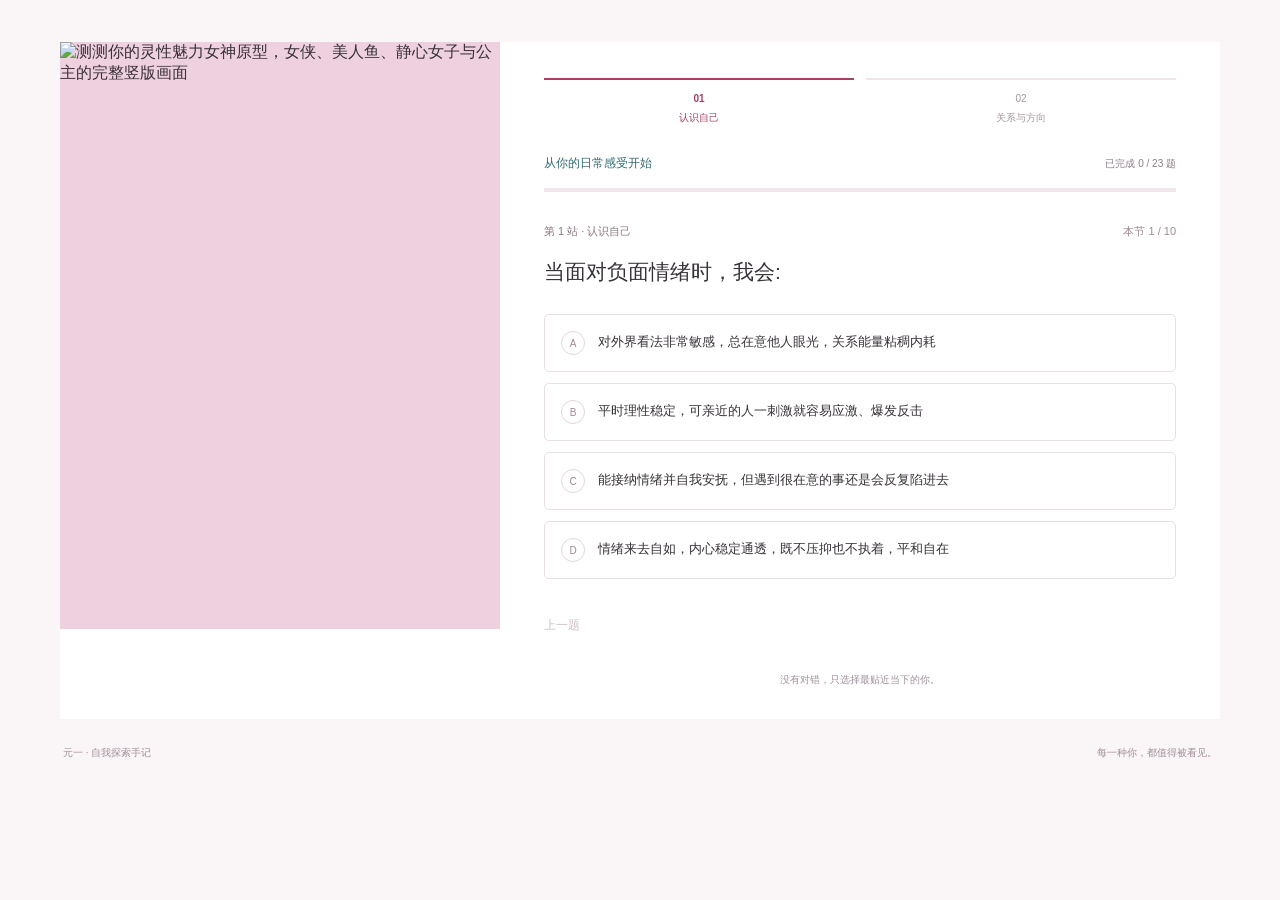
==== index.html @ 6858f92b "Publish assessment website" ====
<!doctype html>
<html lang="zh-CN">
  <head>
    <meta charset="UTF-8">
    <meta name="viewport" content="width=device-width, initial-scale=1">
    <meta name="theme-color" content="#faf5f7">
    <meta name="description" content="灵性魅力女神原型测评，遇见真实的自己。">
    <title>灵性魅力 · 女神原型测评 | 元一</title>
    <link rel="icon" href="./assets/avatar.jpg">
    <link rel="stylesheet" href="./styles.css">
    <script defer src="./questions.js"></script>
    <script defer src="./scoring.js"></script>
    <script defer src="./app.js"></script>
  </head>
  <body data-view="quiz" data-question="0">
    <h1 class="visually-hidden">灵性魅力女神原型测评</h1>
    <main class="experience">
      <aside class="artwork">
        <img src="./assets/poster-portrait.jpg" width="1280" height="1708"
          alt="测测你的灵性魅力女神原型，女侠、美人鱼、静心女子与公主的完整竖版画面">
      </aside>
      <section class="workspace" aria-label="测评">
        <div id="journey-header" class="journey-header">
          <nav aria-label="测评模块"><ol id="module-steps" class="module-steps"></ol></nav>
          <div class="progress-heading">
            <p id="module-caption" class="module-caption"></p>
            <span id="total-count" class="total-count"></span>
          </div>
          <div id="progress" class="progress-track" role="progressbar"
            aria-label="总答题进度" aria-valuemin="0" aria-valuemax="100" aria-valuenow="0">
            <div id="progress-fill" class="progress-fill"></div>
          </div>
        </div>
        <div id="quiz-view">
          <div class="section-heading">
            <p id="question-category" class="question-category"></p>
            <span id="question-count" class="question-count"></span>
          </div>
          <form id="quiz-form">
            <fieldset>
              <legend id="question-title" class="question-title" tabindex="-1"></legend>
              <div id="answer-options" class="answer-options"></div>
            </fieldset>
            <div class="quiz-actions">
              <button id="previous-button" type="button" class="text-button">上一题</button>
              <button id="next-button" type="submit" class="primary-button" disabled>下一题</button>
            </div>
          </form>
          <p class="question-footnote">没有对错，只选择最贴近当下的你。</p>
        </div>
        <section id="supplement-view" class="supplement-view" aria-labelledby="supplement-title" hidden>
          <p class="eyebrow">最后一步</p>
          <h2 id="supplement-title" tabindex="-1">留下你的微信号</h2>
          <p class="supplement-description">微信号为必填，其余信息可选填。内容仅保存在此设备，不会自动发送给元一。</p>
          <form id="supplement-form">
            <div id="required-fields"></div>
            <details class="optional-details">
              <summary>其他补充信息（选填）</summary>
              <div id="supplement-fields"></div>
            </details>
            <div class="supplement-actions">
              <button type="submit" class="primary-button">查看我的简报</button>
              <button id="supplement-back" type="button" class="text-button">返回上一题</button>
            </div>
          </form>
        </section>
        <article id="result-view" class="result-view" aria-labelledby="result-type" hidden>
          <header class="result-intro">
            <p class="result-label">你的类型是</p>
            <h1 id="result-type"></h1>
            <p id="result-trait" class="result-trait"></p>
          </header>
          <figure id="report-figure" class="report-figure">
            <img id="report-image" width="1440" height="1440" alt="" tabindex="-1">
          </figure>
          <section class="full-report" aria-labelledby="contact-title">
            <h2 id="contact-title">扫码解锁完整版报告</h2>
            <p class="result-message">扫码联系我，即可领取完整版报告哦～</p>
            <figure class="qr-figure">
              <img id="contact-qr" src="./assets/wechat-qr.jpg" width="656" height="656" alt="元一的微信联系二维码">
              <figcaption>
                <img src="./assets/avatar.jpg" width="32" height="32" alt="">
                <span>元一<span class="contact-tag">扫码添加，领取你的专属解读</span></span>
              </figcaption>
            </figure>
            <button id="save-qr" type="button" class="primary-button save-button">保存二维码</button>
            <p id="save-status" class="save-status" role="status"></p>
            <div class="after-qr">
              <h3>是时候找回<br>真正的自己了。</h3>
              <p>在完整版里，你会看到专属你的<br><strong>天赋优势、灵魂课题 &amp; 破局方案</strong></p>
            </div>
          </section>
          <section class="report-teaser" aria-label="完整版报告示意">
            <p>完整版报告示意</p>
            <img src="./assets/full-report-preview.png" width="1536" height="2304" alt="完整版报告示意图">
            <span>扫码后，领取属于你的完整解读</span>
          </section>
          <div class="report-actions">
            <button id="supplement-button" type="button" class="text-button">补充我的情况</button>
            <button id="review-button" type="button" class="text-button">调整答案</button>
            <button id="restart-button" type="button" class="text-button">重新测评</button>
          </div>
          <p class="assessment-note">结果反映本次自我描述，仅供自我探索，不代表心理诊断或觉醒等级。</p>
        </article>
        <noscript><p>请在浏览器中启用 JavaScript 后打开测评。</p></noscript>
      </section>
    </main>
    <footer class="site-footer"><span>元一 · 自我探索手记</span><span>每一种你，都值得被看见。</span></footer>
    <dialog id="restart-dialog" aria-labelledby="restart-title">
      <h2 id="restart-title">重新开始测评？</h2>
      <p>本次选择和补充内容会被清空。</p>
      <div class="dialog-actions">
        <button id="cancel-restart" type="button" class="text-button">取消</button>
        <button id="confirm-restart" type="button" class="primary-button">重新开始</button>
      </div>
    </dialog>
    <dialog id="save-dialog" class="save-dialog" aria-labelledby="save-title">
      <h2 id="save-title">保存联系二维码</h2>
      <p>手机中可长按下图，选择“保存到相册”。</p>
      <img src="./assets/wechat-qr.jpg" width="656" height="656" alt="元一的微信联系二维码，可长按保存">
      <div class="dialog-actions">
        <button id="close-save" type="button" class="text-button">关闭</button>
        <a class="primary-button" href="./assets/wechat-qr.jpg" download="元一-微信二维码.jpg">下载图片</a>
      </div>
    </dialog>
  </body>
</html>
---- styles.css ----
:root {
  color-scheme: light;
  font-family: "PingFang SC", "Microsoft YaHei", sans-serif;
  font-synthesis: none;
  color: #373237;
  background: #faf5f7;
  --pink: #a64164;
  --teal: #316b70;
  --muted: #8b7c85;
  --line: #e8dfe4;
}
* { box-sizing: border-box; }
body { margin: 0; min-width: 280px; letter-spacing: 0; }
button, input, textarea { font: inherit; }
button, a { touch-action: manipulation; -webkit-tap-highlight-color: transparent; }
button { cursor: pointer; }
button:disabled { cursor: default; }
a { color: inherit; }
[hidden] { display: none !important; }
:focus-visible { outline: 3px solid var(--teal); outline-offset: 4px; }
.visually-hidden { position: absolute; width: 1px; height: 1px; padding: 0; margin: -1px; overflow: hidden; clip-path: inset(50%); white-space: nowrap; }
.experience { max-width: 1160px; margin: 42px auto 24px; display: grid; grid-template-columns: 440px minmax(0, 1fr); align-items: start; background: #fff; }
.artwork { position: sticky; top: 28px; background: #efd0df; }
.artwork > img { width: 100%; height: auto; display: block; }
.workspace { min-width: 0; width: 100%; padding: 36px 44px 30px; align-self: center; }
.module-steps { display: grid; grid-template-columns: repeat(2, minmax(0, 1fr)); list-style: none; margin: 0; padding: 0; gap: 12px; }
.module-step { color: #a4969e; position: relative; text-align: center; font-size: 10px; line-height: 1.8; padding-top: 14px; }
.module-step::before { position: absolute; content: ""; width: 100%; height: 2px; top: 0; left: 0; background: #eee5e9; }
.module-step[data-status="current"] { color: var(--pink); font-weight: 600; }
.module-step[data-status="current"]::before { background: var(--pink); }
.module-step[data-status="done"] { color: var(--teal); }
.module-step[data-status="done"]::before { background: #83b5b5; }
.step-number { display: block; font-size: 10px; line-height: 1.4; font-variant-numeric: tabular-nums; margin-bottom: 3px; }
.progress-heading { display: flex; justify-content: space-between; align-items: center; gap: 14px; margin-top: 26px; }
.module-caption { color: var(--teal); font-size: 12px; line-height: 1.8; margin: 0; }
.total-count { font-size: 10px; white-space: nowrap; color: var(--muted); font-variant-numeric: tabular-nums; }
.progress-track { height: 4px; margin: 13px 0 30px; background: #f1e6ec; overflow: hidden; }
.progress-fill { height: 100%; width: 0; background: var(--pink); transition: width 180ms ease; }
.section-heading { display: flex; justify-content: space-between; align-items: center; gap: 16px; margin-bottom: 14px; }
.question-category { color: #8a7682; font-size: 11px; line-height: 1.8; margin: 0; }
.question-count { font-size: 11px; color: #9c8994; white-space: nowrap; font-variant-numeric: tabular-nums; }
fieldset { border: 0; margin: 0; padding: 0; min-width: 0; }
.question-title { font-size: 21px; font-weight: 500; line-height: 1.65; padding: 0; margin-bottom: 24px; width: 100%; overflow-wrap: anywhere; }
.question-title:focus, [tabindex="-1"]:focus { outline: none; }
.answer-options { display: grid; gap: 11px; }
.answer-option { position: relative; display: flex; align-items: flex-start; gap: 13px; border: 1px solid var(--line); background: #fff; border-radius: 5px; padding: 15px 16px; min-height: 58px; cursor: pointer; transition: border-color 150ms ease, background 150ms ease; }
.answer-option:hover { background: #fcf7fa; border-color: #c99fb1; }
.answer-option:has(input:checked) { background: #fcf0f5; border-color: #b15c7d; }
.answer-option:has(input:focus-visible) { outline: 2px solid var(--teal); outline-offset: 3px; }
.answer-option input { position: absolute; opacity: 0; width: 1px; height: 1px; }
.option-letter { display: grid; place-items: center; flex: 0 0 24px; height: 24px; margin-top: 1px; border: 1px solid #e2d5dd; color: #9e8895; border-radius: 50%; font-size: 10px; }
.answer-option:has(input:checked) .option-letter { color: #fff; background: var(--pink); border-color: var(--pink); }
.option-text { font-size: 13px; line-height: 1.85; overflow-wrap: anywhere; }
.quiz-actions { display: flex; align-items: center; justify-content: space-between; gap: 18px; margin-top: 25px; }
.primary-button { display: inline-flex; align-items: center; justify-content: center; min-height: 46px; border: 1px solid transparent; border-radius: 5px; padding: 12px 24px; background: var(--pink); color: #fff; text-align: center; text-decoration: none; font-size: 14px; font-weight: 500; line-height: 1.55; }
.primary-button:hover { background: #8f3554; }
.primary-button:disabled { background: #eee1e7; color: #a7919e; }
.text-button { min-height: 44px; border: 0; background: transparent; padding: 11px 0; color: #897781; font-size: 12px; line-height: 1.8; }
.text-button:hover { color: var(--pink); }
.text-button:disabled { color: #cbbfc6; }
.question-footnote { font-size: 10px; line-height: 1.8; color: #a18f9b; text-align: center; margin: 23px 0 0; }
.eyebrow { margin: 0 0 15px; color: var(--teal); font-size: 11px; line-height: 1.8; }
.supplement-view > h2 { font-size: 28px; line-height: 1.6; font-weight: 500; margin: 0; }
.supplement-description { font-size: 12px; color: var(--muted); line-height: 1.9; margin: 12px 0 28px; }
.supplement-field { padding: 0; margin: 0 0 25px; border: 0; }
.supplement-field > label, .supplement-field > legend { display: block; margin: 0 0 12px; padding: 0; font-size: 13px; line-height: 1.8; font-weight: 500; }
.check-option { display: flex; align-items: flex-start; gap: 9px; margin-bottom: 8px; font-size: 12px; line-height: 1.85; cursor: pointer; }
.check-option input { accent-color: var(--pink); margin: 6px 0 0; flex-shrink: 0; width: 15px; height: 15px; }
textarea, input[type="text"] { width: 100%; min-height: 44px; border: 1px solid var(--line); border-radius: 4px; padding: 11px 12px; background: #fff; color: #373237; line-height: 1.8; font-size: 14px; }
textarea { min-height: 90px; resize: vertical; }
.supplement-actions { display: grid; justify-items: center; gap: 4px; }
.supplement-actions .primary-button { width: 100%; }
.optional-details { border-top: 1px solid var(--line); margin: 0 0 24px; padding-top: 16px; }
.optional-details > summary { color: var(--muted); font-size: 12px; line-height: 1.8; cursor: pointer; }
.optional-details[open] > summary { margin-bottom: 22px; }
.contact-error { color: #a64164; font-size: 12px; line-height: 1.8; margin: 8px 0 0; }
.contact-error:empty { display: none; }
body[data-view="result"] .experience { display: block; max-width: 560px; margin-top: 18px; }
body[data-view="result"] .artwork { display: none; }
body[data-view="result"] .workspace { padding: 0; }
.result-intro { padding: 16px 20px 14px; text-align: center; }
.result-label { margin: 0 0 4px; color: var(--teal); font-size: 11px; line-height: 1.6; }
.result-intro h1 { margin: 0 0 6px; font-size: 20px; font-weight: 500; line-height: 1.5; color: var(--pink); overflow-wrap: anywhere; }
.result-trait { margin: 0; font-size: 12px; line-height: 1.8; color: #82717c; }
.report-figure { margin: 0; padding: 14px 20px; background: #f7edf1; }
.report-figure > img { display: block; width: 100%; max-width: 320px; height: auto; aspect-ratio: 1; object-fit: contain; margin: 0 auto; }
.full-report { background: #eff5f4; padding: 24px 28px 30px; text-align: center; }
.full-report > h2 { font-size: 24px; line-height: 1.55; font-weight: 500; margin: 0 0 8px; color: #375e62; }
.result-message { margin: 0 0 14px; font-size: 13px; line-height: 1.9; color: var(--pink); overflow-wrap: anywhere; }
.qr-figure { width: 228px; max-width: 100%; margin: 0 auto 18px; }
.qr-figure > img { display: block; width: 100%; height: auto; border: 1px solid #dce7e4; border-radius: 4px; }
.qr-figure figcaption { display: flex; align-items: center; justify-content: center; gap: 9px; text-align: left; margin-top: 14px; font-size: 13px; }
.qr-figure figcaption > img { border-radius: 50%; }
.contact-tag { display: block; color: #81928e; font-size: 10px; margin-top: 4px; }
.save-button { width: 228px; max-width: 100%; }
.save-status { margin: 8px 0 0; color: var(--muted); font-size: 11px; line-height: 1.8; }
.save-status:empty { display: none; }
.after-qr { border-top: 1px solid #dbe7e5; margin: 30px auto 0; padding-top: 27px; max-width: 400px; }
.after-qr h3 { color: #375e62; font-size: 20px; line-height: 1.65; font-weight: 500; margin: 0 0 9px; }
.after-qr p { color: #6c8584; font-size: 11px; line-height: 1.9; margin: 0; }
.after-qr strong { font-size: 13px; font-weight: 500; }
.report-teaser { position: relative; padding: 30px 26px 36px; background: #f9f2f5; text-align: center; }
.report-teaser p { color: #a0788c; font-size: 10px; letter-spacing: 0; margin: 0 0 13px; }
.report-teaser img { display: block; width: 100%; max-width: 360px; height: auto; margin: 0 auto; border: 1px solid #eadde4; box-shadow: 0 10px 25px rgb(116 80 100 / 10%); }
.report-teaser span { display: inline-block; margin-top: 24px; padding: 9px 15px; background: #a64164; color: #fff; font-size: 10px; line-height: 1.5; }
.report-actions { padding: 12px 20px; display: flex; flex-wrap: wrap; justify-content: center; gap: 8px 24px; }
.assessment-note { margin: 0; padding: 0 20px 22px; color: var(--muted); text-align: center; font-size: 10px; line-height: 1.8; }
.site-footer { max-width: 1160px; margin: 0 auto 25px; display: flex; justify-content: space-between; gap: 15px; font-size: 10px; line-height: 1.9; color: #a28d9a; padding: 0 3px; }
dialog { width: 350px; max-width: calc(100% - 40px); border: 1px solid var(--line); border-radius: 7px; padding: 28px; }
dialog::backdrop { background: rgb(46 34 42 / 35%); }
dialog h2 { font-size: 20px; line-height: 1.8; font-weight: 500; margin: 0; }
dialog p { font-size: 13px; color: var(--muted); line-height: 1.9; margin: 14px 0 24px; }
.dialog-actions { display: flex; align-items: center; justify-content: flex-end; gap: 25px; }
.save-dialog { max-height: calc(100% - 32px); overflow: auto; }
.save-dialog > img { display: block; width: 100%; max-width: 256px; height: auto; margin: 0 auto 20px; }
@media (max-width: 1224px) {
  .experience { margin: 28px; grid-template-columns: minmax(0, .85fr) minmax(0, 1.15fr); }
  .workspace { padding: 28px 30px; }
  .site-footer { margin-left: 28px; margin-right: 28px; }
}
@media (max-width: 800px) {
  .experience { display: block; max-width: 580px; margin: 0 auto; }
  .artwork { position: static; }
  .artwork > img { width: 100%; }
  .workspace { padding: 28px 26px; }
  body:not([data-question="0"]) .artwork { display: none; }
  body:not([data-view="quiz"]) .artwork { display: none; }
  .site-footer { max-width: 580px; margin: 0 auto; padding: 22px 24px; }
  body[data-view="result"] .experience { margin: 0 auto; max-width: 580px; }
  .module-step { font-size: 9px; }
  .progress-heading { margin-top: 22px; }
  .progress-track { margin-bottom: 26px; }
  .question-title { font-size: 21px; }
}
@media (max-width: 480px) {
  .workspace { padding: 24px 21px 26px; }
  .module-steps { gap: 6px; }
  .question-title { font-size: 20px; margin-bottom: 22px; }
  .answer-option { padding: 13px; gap: 11px; min-height: 56px; }
  .option-text { font-size: 13px; line-height: 1.85; }
  .module-caption { font-size: 11px; }
  .total-count { font-size: 9px; }
  .question-count, .question-category { font-size: 10px; }
  .progress-track { margin-bottom: 24px; }
  .full-report { padding: 22px 20px 30px; }
  .full-report > h2 { font-size: 22px; }
  .result-message { font-size: 13px; }
  .after-qr { margin-top: 27px; padding-top: 25px; }
  .report-teaser { padding: 25px 17px 31px; }
  .site-footer { font-size: 9px; gap: 10px; }
}
@media (prefers-reduced-motion: reduce) {
  *, *::before, *::after { scroll-behavior: auto !important; transition: none !important; }
}
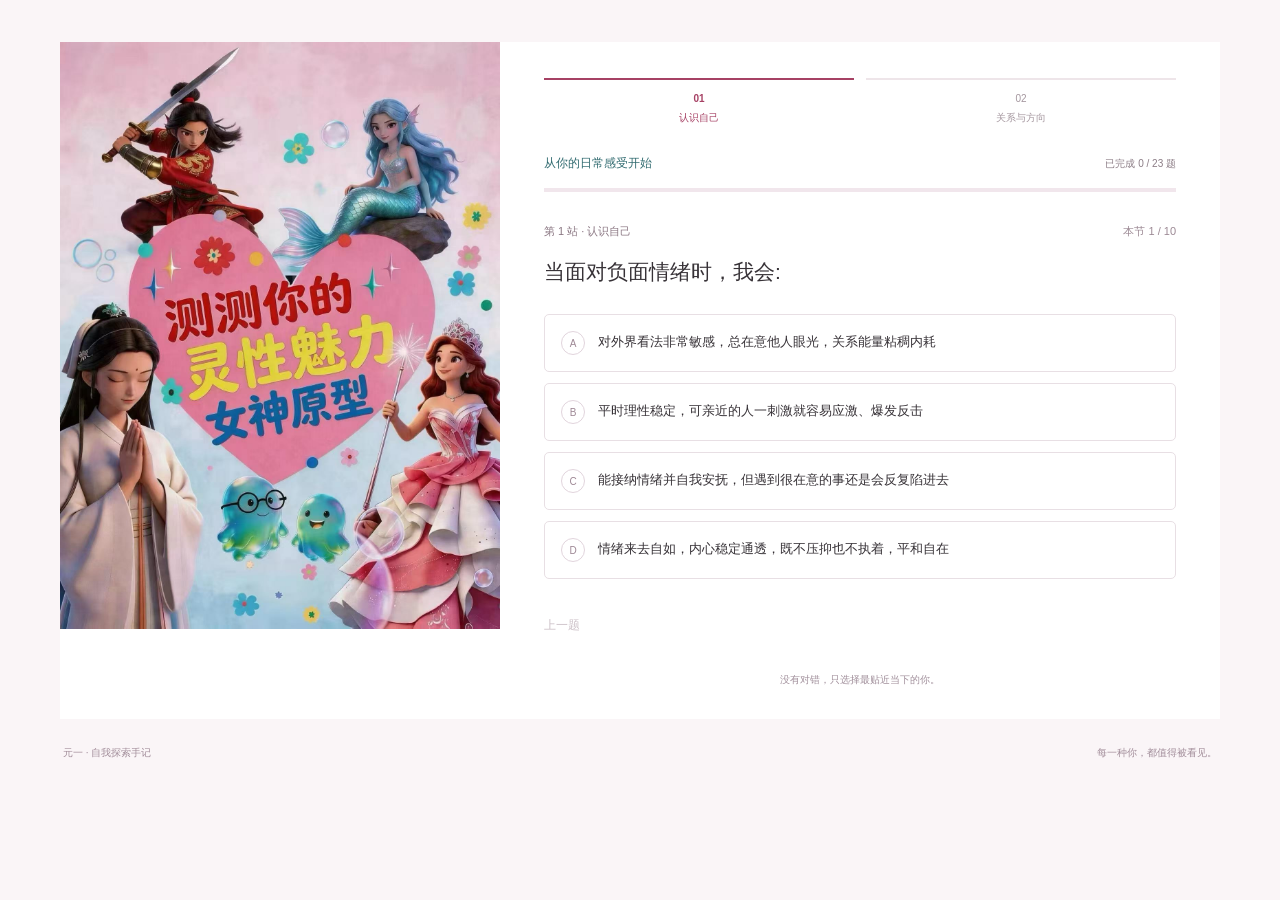
==== commit 06a17599: "Add complete assessment artwork and QR code" ====
--- a/index.html
+++ b/index.html
@@ -6,7 +6,7 @@
     <meta name="theme-color" content="#faf5f7">
     <meta name="description" content="灵性魅力女神原型测评，遇见真实的自己。">
     <title>灵性魅力 · 女神原型测评 | 元一</title>
-    <link rel="icon" href="./assets/avatar.jpg">
+    <link rel="icon" href="./avatar.jpg">
     <link rel="stylesheet" href="./styles.css">
     <script defer src="./questions.js"></script>
     <script defer src="./scoring.js"></script>
@@ -16,7 +16,7 @@
     <h1 class="visually-hidden">灵性魅力女神原型测评</h1>
     <main class="experience">
       <aside class="artwork">
-        <img src="./assets/poster-portrait.jpg" width="1280" height="1708"
+        <img src="./poster-portrait.jpg" width="1280" height="1708"
           alt="测测你的灵性魅力女神原型，女侠、美人鱼、静心女子与公主的完整竖版画面">
       </aside>
       <section class="workspace" aria-label="测评">
@@ -77,9 +77,9 @@
             <h2 id="contact-title">扫码解锁完整版报告</h2>
             <p class="result-message">扫码联系我，即可领取完整版报告哦～</p>
             <figure class="qr-figure">
-              <img id="contact-qr" src="./assets/wechat-qr.jpg" width="656" height="656" alt="元一的微信联系二维码">
+              <img id="contact-qr" src="./wechat-qr.jpg" width="656" height="656" alt="元一的微信联系二维码">
               <figcaption>
-                <img src="./assets/avatar.jpg" width="32" height="32" alt="">
+                <img src="./avatar.jpg" width="32" height="32" alt="">
                 <span>元一<span class="contact-tag">扫码添加，领取你的专属解读</span></span>
               </figcaption>
             </figure>
@@ -92,7 +92,7 @@
           </section>
           <section class="report-teaser" aria-label="完整版报告示意">
             <p>完整版报告示意</p>
-            <img src="./assets/full-report-preview.png" width="1536" height="2304" alt="完整版报告示意图">
+            <img src="./full-report-preview.png" width="1536" height="2304" alt="完整版报告示意图">
             <span>扫码后，领取属于你的完整解读</span>
           </section>
           <div class="report-actions">
@@ -117,10 +117,10 @@
     <dialog id="save-dialog" class="save-dialog" aria-labelledby="save-title">
       <h2 id="save-title">保存联系二维码</h2>
       <p>手机中可长按下图，选择“保存到相册”。</p>
-      <img src="./assets/wechat-qr.jpg" width="656" height="656" alt="元一的微信联系二维码，可长按保存">
+      <img src="./wechat-qr.jpg" width="656" height="656" alt="元一的微信联系二维码，可长按保存">
       <div class="dialog-actions">
         <button id="close-save" type="button" class="text-button">关闭</button>
-        <a class="primary-button" href="./assets/wechat-qr.jpg" download="元一-微信二维码.jpg">下载图片</a>
+        <a class="primary-button" href="./wechat-qr.jpg" download="元一-微信二维码.jpg">下载图片</a>
       </div>
     </dialog>
   </body>
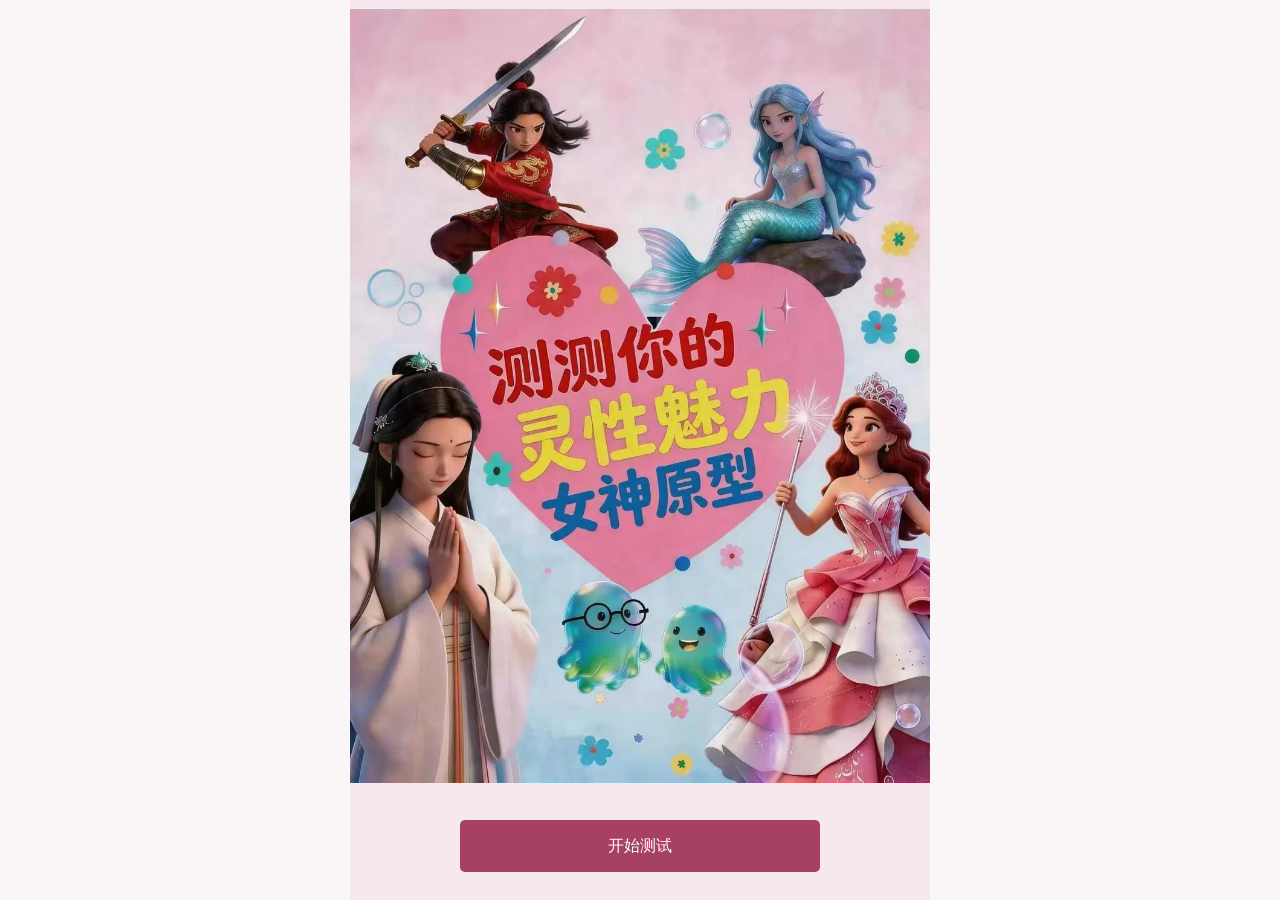
==== commit 800430ca: "Add start screen, restore visible survey, download full contact card, optimize images" ====
--- a/index.html
+++ b/index.html
@@ -7,18 +7,22 @@
     <meta name="description" content="灵性魅力女神原型测评，遇见真实的自己。">
     <title>灵性魅力 · 女神原型测评 | 元一</title>
     <link rel="icon" href="./avatar.jpg">
-    <link rel="stylesheet" href="./styles.css">
-    <script defer src="./questions.js"></script>
-    <script defer src="./scoring.js"></script>
-    <script defer src="./app.js"></script>
+    <link rel="preload" as="image" href="./poster-portrait.webp" fetchpriority="high">
+    <link rel="stylesheet" href="./styles.css?v=20261112-2">
+    <script defer src="./questions.js?v=20261112-2"></script>
+    <script defer src="./scoring.js?v=20261112-2"></script>
+    <script defer src="./app.js?v=20261112-2"></script>
   </head>
-  <body data-view="quiz" data-question="0">
+  <body data-view="start" data-question="0">
     <h1 class="visually-hidden">灵性魅力女神原型测评</h1>
     <main class="experience">
-      <aside class="artwork">
-        <img src="./poster-portrait.jpg" width="1280" height="1708"
+      <section id="start-view" class="start-view" aria-label="开始测评">
+        <img src="./poster-portrait.webp" width="1280" height="1708" fetchpriority="high"
           alt="测测你的灵性魅力女神原型，女侠、美人鱼、静心女子与公主的完整竖版画面">
-      </aside>
+        <div class="start-actions">
+          <button id="start-button" type="button" class="primary-button">开始测试</button>
+        </div>
+      </section>
       <section class="workspace" aria-label="测评">
         <div id="journey-header" class="journey-header">
           <nav aria-label="测评模块"><ol id="module-steps" class="module-steps"></ol></nav>
@@ -50,14 +54,10 @@
         </div>
         <section id="supplement-view" class="supplement-view" aria-labelledby="supplement-title" hidden>
           <p class="eyebrow">最后一步</p>
-          <h2 id="supplement-title" tabindex="-1">留下你的微信号</h2>
-          <p class="supplement-description">微信号为必填，其余信息可选填。内容仅保存在此设备，不会自动发送给元一。</p>
+          <h2 id="supplement-title" tabindex="-1">再多了解你一点</h2>
+          <p class="supplement-description">课程方向与微信号为必填，其余可选填。内容仅保存在此设备，不会自动发送给元一。</p>
           <form id="supplement-form">
-            <div id="required-fields"></div>
-            <details class="optional-details">
-              <summary>其他补充信息（选填）</summary>
-              <div id="supplement-fields"></div>
-            </details>
+            <div id="supplement-fields"></div>
             <div class="supplement-actions">
               <button type="submit" class="primary-button">查看我的简报</button>
               <button id="supplement-back" type="button" class="text-button">返回上一题</button>
@@ -71,7 +71,7 @@
             <p id="result-trait" class="result-trait"></p>
           </header>
           <figure id="report-figure" class="report-figure">
-            <img id="report-image" width="1440" height="1440" alt="" tabindex="-1">
+            <img id="report-image" width="720" height="720" fetchpriority="high" decoding="async" alt="" tabindex="-1">
           </figure>
           <section class="full-report" aria-labelledby="contact-title">
             <h2 id="contact-title">扫码解锁完整版报告</h2>
@@ -83,8 +83,8 @@
                 <span>元一<span class="contact-tag">扫码添加，领取你的专属解读</span></span>
               </figcaption>
             </figure>
-            <button id="save-qr" type="button" class="primary-button save-button">保存二维码</button>
-            <p id="save-status" class="save-status" role="status"></p>
+            <a id="save-qr" class="primary-button save-button" href="./wechat-original.jpg" download="元一-微信联系卡.jpg">保存二维码</a>
+            <button id="view-card" type="button" class="text-button view-card">查看完整联系卡</button>
             <div class="after-qr">
               <h3>是时候找回<br>真正的自己了。</h3>
               <p>在完整版里，你会看到专属你的<br><strong>天赋优势、灵魂课题 &amp; 破局方案</strong></p>
@@ -92,7 +92,7 @@
           </section>
           <section class="report-teaser" aria-label="完整版报告示意">
             <p>完整版报告示意</p>
-            <img src="./full-report-preview.png" width="1536" height="2304" alt="完整版报告示意图">
+            <img data-src="./full-report-preview.webp" width="720" height="1080" loading="lazy" decoding="async" fetchpriority="low" alt="完整版报告示意图">
             <span>扫码后，领取属于你的完整解读</span>
           </section>
           <div class="report-actions">
@@ -117,10 +117,10 @@
     <dialog id="save-dialog" class="save-dialog" aria-labelledby="save-title">
       <h2 id="save-title">保存联系二维码</h2>
       <p>手机中可长按下图，选择“保存到相册”。</p>
-      <img src="./wechat-qr.jpg" width="656" height="656" alt="元一的微信联系二维码，可长按保存">
+      <img data-src="./wechat-original.jpg" width="888" height="1131" alt="元一的完整微信联系卡，含头像、昵称及二维码">
       <div class="dialog-actions">
         <button id="close-save" type="button" class="text-button">关闭</button>
-        <a class="primary-button" href="./wechat-qr.jpg" download="元一-微信二维码.jpg">下载图片</a>
+        <a class="primary-button" href="./wechat-original.jpg" download="元一-微信联系卡.jpg">下载图片</a>
       </div>
     </dialog>
   </body>
--- a/styles.css
+++ b/styles.css
@@ -19,10 +19,14 @@
 [hidden] { display: none !important; }
 :focus-visible { outline: 3px solid var(--teal); outline-offset: 4px; }
 .visually-hidden { position: absolute; width: 1px; height: 1px; padding: 0; margin: -1px; overflow: hidden; clip-path: inset(50%); white-space: nowrap; }
-.experience { max-width: 1160px; margin: 42px auto 24px; display: grid; grid-template-columns: 440px minmax(0, 1fr); align-items: start; background: #fff; }
-.artwork { position: sticky; top: 28px; background: #efd0df; }
-.artwork > img { width: 100%; height: auto; display: block; }
-.workspace { min-width: 0; width: 100%; padding: 36px 44px 30px; align-self: center; }
+.experience { max-width: 680px; margin: 32px auto 24px; background: #fff; }
+.workspace { min-width: 0; width: 100%; padding: 36px 44px 30px; }
+.start-view { height: 100svh; display: grid; grid-template-rows: minmax(0, 1fr) auto; background: #f7e7ef; }
+.start-view > img { display: block; width: 100%; height: 100%; max-height: calc(100svh - 108px); object-fit: contain; min-height: 0; }
+.start-actions { padding: 18px 28px 28px; text-align: center; }
+.start-actions .primary-button { width: 100%; max-width: 360px; min-height: 52px; font-size: 16px; }
+body[data-view="start"] .experience { margin: 0 auto; max-width: 580px; }
+body[data-view="start"] .workspace, body[data-view="start"] .site-footer { display: none; }
 .module-steps { display: grid; grid-template-columns: repeat(2, minmax(0, 1fr)); list-style: none; margin: 0; padding: 0; gap: 12px; }
 .module-step { color: #a4969e; position: relative; text-align: center; font-size: 10px; line-height: 1.8; padding-top: 14px; }
 .module-step::before { position: absolute; content: ""; width: 100%; height: 2px; top: 0; left: 0; background: #eee5e9; }
@@ -63,20 +67,17 @@
 .supplement-view > h2 { font-size: 28px; line-height: 1.6; font-weight: 500; margin: 0; }
 .supplement-description { font-size: 12px; color: var(--muted); line-height: 1.9; margin: 12px 0 28px; }
 .supplement-field { padding: 0; margin: 0 0 25px; border: 0; }
-.supplement-field > label, .supplement-field > legend { display: block; margin: 0 0 12px; padding: 0; font-size: 13px; line-height: 1.8; font-weight: 500; }
+.supplement-field > label:not(.check-option), .supplement-field > legend { display: block; margin: 0 0 12px; padding: 0; font-size: 13px; line-height: 1.8; font-weight: 500; }
 .check-option { display: flex; align-items: flex-start; gap: 9px; margin-bottom: 8px; font-size: 12px; line-height: 1.85; cursor: pointer; }
 .check-option input { accent-color: var(--pink); margin: 6px 0 0; flex-shrink: 0; width: 15px; height: 15px; }
 textarea, input[type="text"] { width: 100%; min-height: 44px; border: 1px solid var(--line); border-radius: 4px; padding: 11px 12px; background: #fff; color: #373237; line-height: 1.8; font-size: 14px; }
 textarea { min-height: 90px; resize: vertical; }
 .supplement-actions { display: grid; justify-items: center; gap: 4px; }
 .supplement-actions .primary-button { width: 100%; }
-.optional-details { border-top: 1px solid var(--line); margin: 0 0 24px; padding-top: 16px; }
-.optional-details > summary { color: var(--muted); font-size: 12px; line-height: 1.8; cursor: pointer; }
-.optional-details[open] > summary { margin-bottom: 22px; }
+.supplement-field { border-bottom: 1px solid var(--line); padding-bottom: 22px; }
 .contact-error { color: #a64164; font-size: 12px; line-height: 1.8; margin: 8px 0 0; }
 .contact-error:empty { display: none; }
 body[data-view="result"] .experience { display: block; max-width: 560px; margin-top: 18px; }
-body[data-view="result"] .artwork { display: none; }
 body[data-view="result"] .workspace { padding: 0; }
 .result-intro { padding: 16px 20px 14px; text-align: center; }
 .result-label { margin: 0 0 4px; color: var(--teal); font-size: 11px; line-height: 1.6; }
@@ -93,6 +94,7 @@
 .qr-figure figcaption > img { border-radius: 50%; }
 .contact-tag { display: block; color: #81928e; font-size: 10px; margin-top: 4px; }
 .save-button { width: 228px; max-width: 100%; }
+.view-card { display: block; margin: 0 auto; font-size: 11px; }
 .save-status { margin: 8px 0 0; color: var(--muted); font-size: 11px; line-height: 1.8; }
 .save-status:empty { display: none; }
 .after-qr { border-top: 1px solid #dbe7e5; margin: 30px auto 0; padding-top: 27px; max-width: 400px; }
@@ -114,17 +116,13 @@
 .save-dialog { max-height: calc(100% - 32px); overflow: auto; }
 .save-dialog > img { display: block; width: 100%; max-width: 256px; height: auto; margin: 0 auto 20px; }
 @media (max-width: 1224px) {
-  .experience { margin: 28px; grid-template-columns: minmax(0, .85fr) minmax(0, 1.15fr); }
+  .experience { margin: 28px auto; }
   .workspace { padding: 28px 30px; }
   .site-footer { margin-left: 28px; margin-right: 28px; }
 }
 @media (max-width: 800px) {
   .experience { display: block; max-width: 580px; margin: 0 auto; }
-  .artwork { position: static; }
-  .artwork > img { width: 100%; }
   .workspace { padding: 28px 26px; }
-  body:not([data-question="0"]) .artwork { display: none; }
-  body:not([data-view="quiz"]) .artwork { display: none; }
   .site-footer { max-width: 580px; margin: 0 auto; padding: 22px 24px; }
   body[data-view="result"] .experience { margin: 0 auto; max-width: 580px; }
   .module-step { font-size: 9px; }
